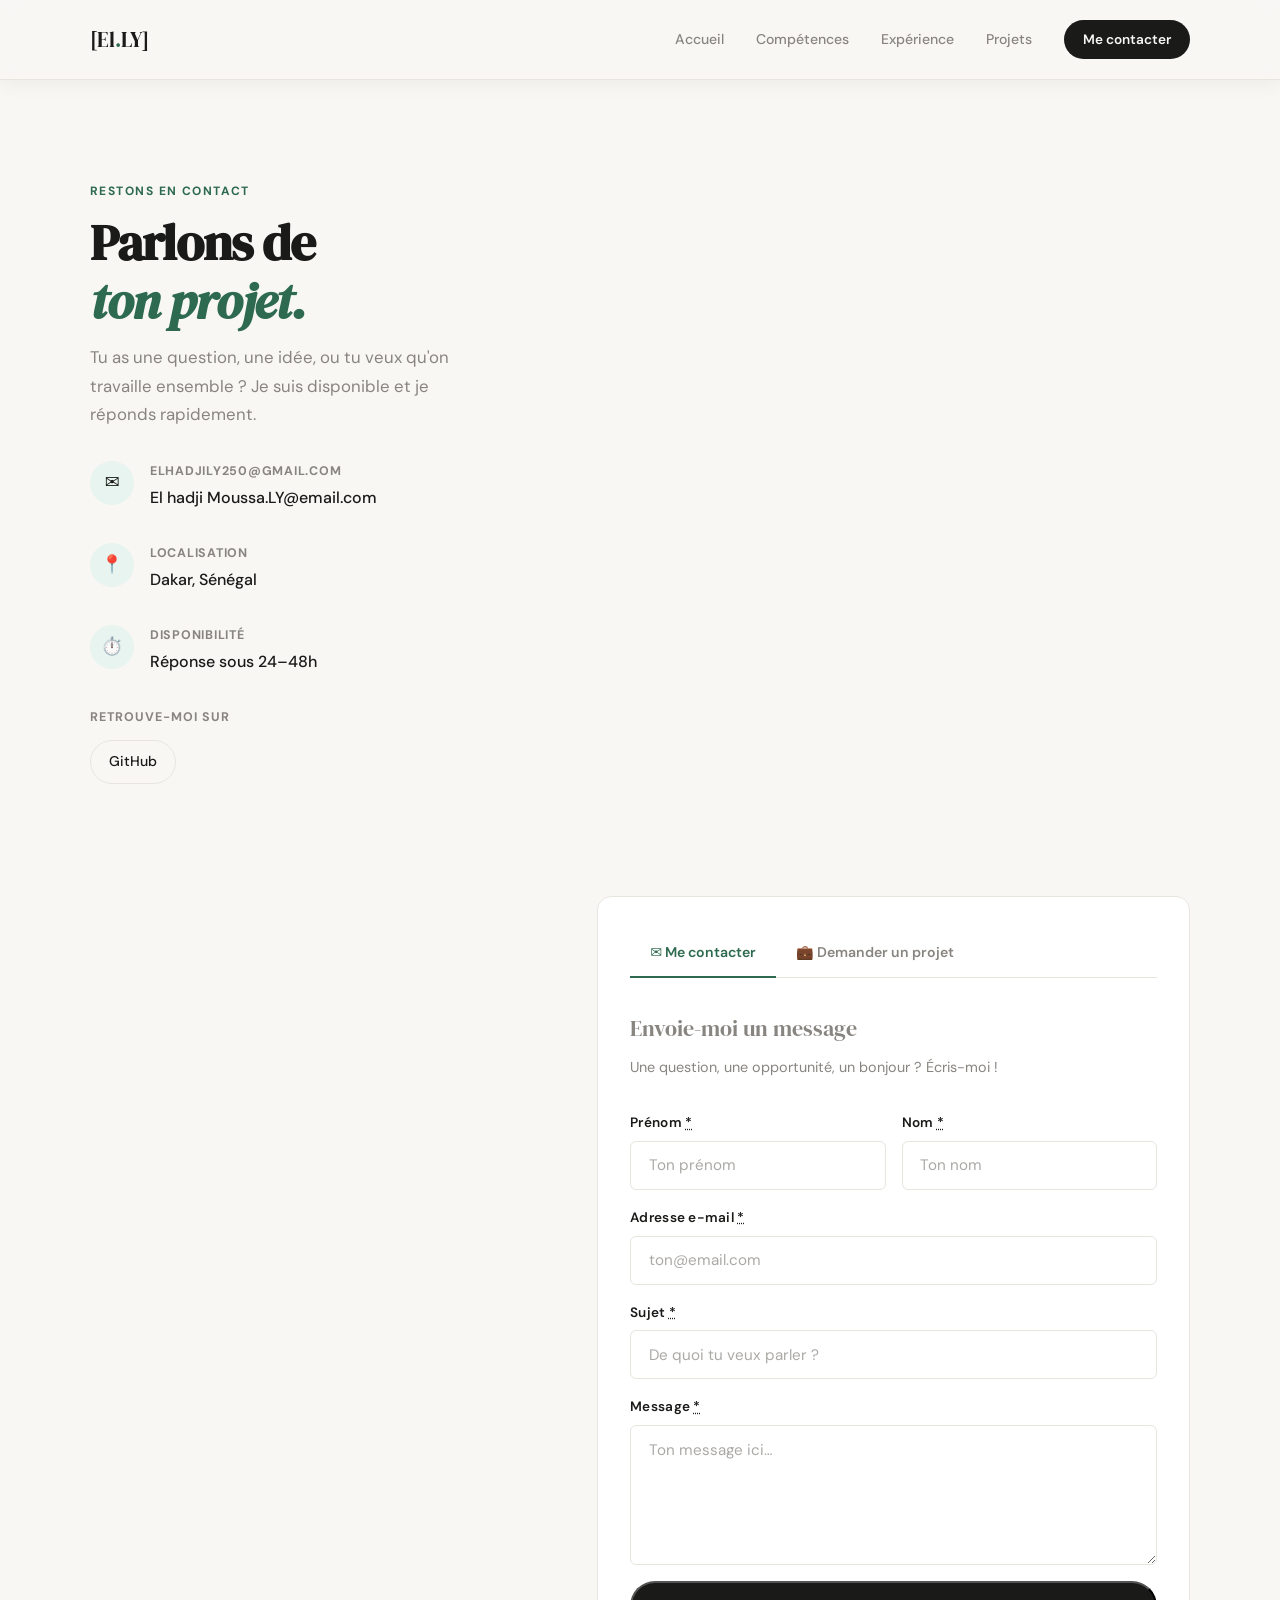
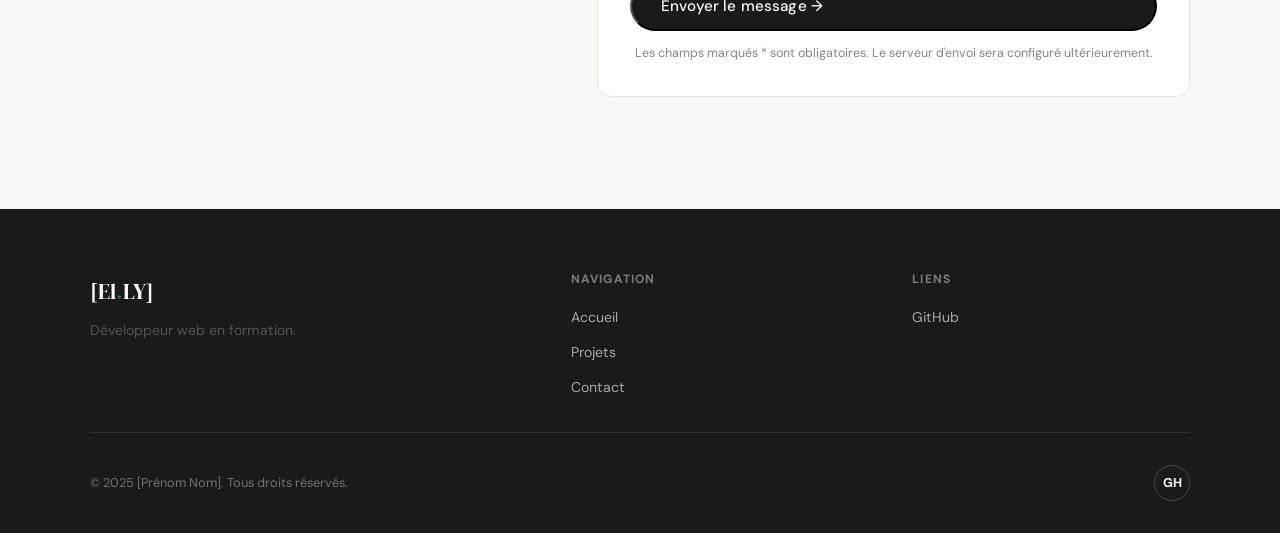
==== contact.html @ 0720193f "Mise en ligne de mon portfolio." ====
<!DOCTYPE html>
<html lang="fr">
<head>
  <meta charset="UTF-8" />
  <meta name="viewport" content="width=device-width, initial-scale=1.0" />
  <meta name="description" content="Contacte [El Hadji Moussa LY] — Développeur web." />
  <title>Contact — [El Hadji Moussa LY]</title>
  <link rel="stylesheet" href="style.css" />
  <style>
    
    .tab-pane { display: none; }

    .tab-pane--contact { display: block; }

    #form-projet:target ~ .forms-wrap .tab-pane--contact { display: none; }
    #form-projet:target ~ .forms-wrap .tab-pane--projet  { display: block; }

    #form-contact:target ~ .forms-wrap .tab-pane--contact { display: block; }
    #form-contact:target ~ .forms-wrap .tab-pane--projet  { display: none; }

    .tabs { display: flex; border-bottom: 1px solid var(--border); margin-bottom: var(--sp-md); }
    .tab-link {
      display: inline-block;
      padding: 0.75rem 1.25rem;
      font-size: 0.88rem;
      font-weight: 600;
      color: var(--muted);
      border-bottom: 2px solid transparent;
      margin-bottom: -1px;
      transition: var(--trans);
    }
    .tab-link:hover { color: var(--text); }

    .tab-link--contact {
      color: var(--accent);
      border-bottom-color: var(--accent);
    }

    #form-projet:target ~ .forms-wrap .tabs .tab-link--contact {
      color: var(--muted);
      border-bottom-color: transparent;
    }
    #form-projet:target ~ .forms-wrap .tabs .tab-link--projet {
      color: var(--accent);
      border-bottom-color: var(--accent);
    }

    #form-contact:target ~ .forms-wrap .tabs .tab-link--contact {
      color: var(--accent);
      border-bottom-color: var(--accent);
    }
    #form-contact:target ~ .forms-wrap .tabs .tab-link--projet {
      color: var(--muted);
      border-bottom-color: transparent;
    }
  </style>
</head>
<body>

  <a href="#contenu-principal" class="skip-link">Aller au contenu</a>

  <header class="nav">
    <div class="container nav__inner">
      <a href="index.html" class="nav__logo">[El<span>.</span>LY]</a>
      <nav class="nav__links" aria-label="Navigation principale">
        <a href="index.html">Accueil</a>
        <a href="index.html#competences">Compétences</a>
        <a href="index.html#experience">Expérience</a>
        <a href="projets.html">Projets</a>
        <a href="contact.html" class="nav__cta active">Me contacter</a>
      </nav>
    </div>
  </header>

  
  <main id="contenu-principal">
    <section class="contact-page" style="padding-top: calc(var(--sp-xl) + 4rem);">
      <div class="container">

        <div class="contact-layout">

          <div>
            <span class="section-label anim">Restons en contact</span>

            <h1 class="anim anim--d1"
                style="font-size:clamp(2rem,4vw,3.2rem); margin-bottom:0.75rem;">
              Parlons de<br>
              <em style="color:var(--accent); font-style:italic;">ton projet.</em>
            </h1>

            <p class="anim anim--d2">
              Tu as une question, une idée, ou tu veux qu'on travaille ensemble ?
              Je suis disponible et je réponds rapidement.
            </p>

            <div style="margin-top: var(--sp-md);">

              <div class="contact-info__item anim anim--d2">
                <div class="contact-info__icon" aria-hidden="true">✉️</div>
                <div>
                  <div class="contact-info__label">elhadjily250@gmail.com</div>
                  
                  <a href="mailto:prenom.nom@email.com" class="contact-info__val">
                    El hadji Moussa.LY@email.com
                  </a>
                </div>
              </div>

              <div class="contact-info__item anim anim--d3">
                <div class="contact-info__icon" aria-hidden="true">📍</div>
                <div>
                  <div class="contact-info__label">Localisation</div>
                  <span class="contact-info__val">Dakar, Sénégal</span>
                </div>
              </div>

              <div class="contact-info__item anim anim--d4">
                <div class="contact-info__icon" aria-hidden="true">⏱️</div>
                <div>
                  <div class="contact-info__label">Disponibilité</div>
                  <span class="contact-info__val">Réponse sous 24–48h</span>
                </div>
              </div>

            </div>

            <div style="margin-top: var(--sp-md);" class="anim anim--d5">
              <p style="font-size:0.78rem; font-weight:700; text-transform:uppercase;
                         letter-spacing:0.08em; color:var(--muted); margin-bottom:0.75rem;">
                Retrouve-moi sur
              </p>
              <div style="display:flex; gap:0.75rem; flex-wrap:wrap;">
                <a href="https://github.com/elhadjily250-cloud"
                   target="_blank" rel="noopener"
                   class="btn btn--outline"
                   style="padding:0.55rem 1.1rem; font-size:0.88rem;">
                  GitHub
                </a>
              </div>
            </div>
          </div>

          <span id="form-contact" tabindex="-1" aria-hidden="true"></span>
          <span id="form-projet"  tabindex="-1" aria-hidden="true"></span>

          <div class="forms-wrap">
            <div class="form-card anim anim--d1">

              <div class="tabs" role="tablist">
                <a href="#form-contact"
                   class="tab-link tab-link--contact"
                   role="tab"
                   aria-label="Formulaire de contact simple">
                  ✉️ Me contacter
                </a>
                <a href="#form-projet"
                   class="tab-link tab-link--projet"
                   role="tab"
                   aria-label="Formulaire de demande de projet">
                  💼 Demander un projet
                </a>
              </div>

              <div class="tab-pane tab-pane--contact" role="tabpanel">

                <p class="form-card__title" style="font-family:var(--font-display); font-size:1.4rem; margin-bottom:0.4rem;">
                  Envoie-moi un message
                </p>
                <p class="form-card__intro">
                  Une question, une opportunité, un bonjour ? Écris-moi !
                </p>

                <form action="mailto:prenom.nom@email.com"
                      method="post"
                      enctype="text/plain"
                      novalidate>

                  <div class="form-row">
                    <div class="form-group">
                      <label for="c-prenom">Prénom <abbr title="champ obligatoire">*</abbr></label>
                      <input
                        type="text"
                        id="c-prenom"
                        name="prenom"
                        placeholder="Ton prénom"
                        required
                        autocomplete="given-name"
                      />
                    </div>
                    <div class="form-group">
                      <label for="c-nom">Nom <abbr title="champ obligatoire">*</abbr></label>
                      <input
                        type="text"
                        id="c-nom"
                        name="nom"
                        placeholder="Ton nom"
                        required
                        autocomplete="family-name"
                      />
                    </div>
                  </div>

                  <div class="form-group">
                    <label for="c-email">
                      Adresse e-mail <abbr title="champ obligatoire">*</abbr>
                    </label>
                    <input
                      type="email"
                      id="c-email"
                      name="email"
                      placeholder="ton@email.com"
                      required
                      autocomplete="email"
                    />
                  </div>

                  <div class="form-group">
                    <label for="c-sujet">
                      Sujet <abbr title="champ obligatoire">*</abbr>
                    </label>
                    <input
                      type="text"
                      id="c-sujet"
                      name="sujet"
                      placeholder="De quoi tu veux parler ?"
                      required
                    />
                  </div>

                  <div class="form-group">
                    <label for="c-message">
                      Message <abbr title="champ obligatoire">*</abbr>
                    </label>
                    <textarea
                      id="c-message"
                      name="message"
                      placeholder="Ton message ici…"
                      required
                    ></textarea>
                  </div>

                  <button type="submit" class="btn btn--primary" style="width:100%;">
                    Envoyer le message →
                  </button>

                  <p style="font-size:0.78rem; color:var(--muted); margin-top:0.75rem; text-align:center;">
                    Les champs marqués * sont obligatoires.
                    Le serveur d'envoi sera configuré ultérieurement.
                  </p>

                </form>
              </div>

              <div class="tab-pane tab-pane--projet" role="tabpanel">

                <p class="form-card__title" style="font-family:var(--font-display); font-size:1.4rem; margin-bottom:0.4rem;">
                  Décris ton projet
                </p>
                <p class="form-card__intro">
                  Tu as un projet en tête ? Remplis ce formulaire et je t'enverrai un devis.
                </p>

                <form action="mailto:prenom.nom@email.com"
                      method="post"
                      enctype="text/plain"
                      novalidate>

                  <div class="form-row">
                    <div class="form-group">
                      <label for="p-prenom">Prénom <abbr title="champ obligatoire">*</abbr></label>
                      <input
                        type="text"
                        id="p-prenom"
                        name="prenom"
                        placeholder="Ton prénom"
                        required
                        autocomplete="given-name"
                      />
                    </div>
                    <div class="form-group">
                      <label for="p-nom">Nom <abbr title="champ obligatoire">*</abbr></label>
                      <input
                        type="text"
                        id="p-nom"
                        name="nom"
                        placeholder="Ton nom"
                        required
                        autocomplete="family-name"
                      />
                    </div>
                  </div>

                  <div class="form-group">
                    <label for="p-email">
                      Adresse e-mail <abbr title="champ obligatoire">*</abbr>
                    </label>
                    <input
                      type="email"
                      id="p-email"
                      name="email"
                      placeholder="ton@email.com"
                      required
                      autocomplete="email"
                    />
                  </div>

                  <div class="form-group">
                    <label for="p-type">
                      Type de projet <abbr title="champ obligatoire">*</abbr>
                    </label>
                    <select id="p-type" name="type" required>
                      <option value="" disabled selected>Sélectionne un type</option>
                      <option value="site-vitrine">Site vitrine</option>
                      <option value="portfolio">Portfolio</option>
                      <option value="e-commerce">Site Web</option>
                      <option value="blog">Blog</option>
                      <option value="autre">Autre</option>
                    </select>
                  </div>

                  <div class="form-group">
                    <label for="p-budget">Budget approximatif</label>
                    <select id="p-budget" name="budget">
                      <option value="" disabled selected>Sélectionne une fourchette</option>
                      <option value="moins-500">Moins de 300.000 FCFA </option>
                      <option value="500-1000">300.000 FCFA – 200.000 FCFA</option>
                      <option value="1000-3000">200.000 FCFA – 100.000 FCFA</option>
                      <option value="plus-3000">Plus de 300.000 FCFA</option>
                      <option value="a-definir">À définir ensemble</option>
                    </select>
                  </div>

                  <div class="form-group">
                    <label for="p-delai">Délai souhaité</label>
                    <input
                      type="text"
                      id="p-delai"
                      name="delai"
                      placeholder="Ex : dans 1 mois…"
                    />
                  </div>

                  <div class="form-group">
                    <label for="p-description">
                      Description du projet <abbr title="champ obligatoire">*</abbr>
                    </label>
                    <textarea
                      id="p-description"
                      name="description"
                      placeholder="Décris ton projet : objectif, public cible, fonctionnalités, inspirations visuelles…"
                      required
                      style="min-height:160px;"
                    ></textarea>
                  </div>

                  <button type="submit" class="btn btn--primary" style="width:100%;">
                    Envoyer ma demande →
                  </button>

                  <p style="font-size:0.78rem; color:var(--muted); margin-top:0.75rem; text-align:center;">
                    Les champs marqués * sont obligatoires.
                    Le serveur d'envoi sera configuré ultérieurement.
                  </p>

                </form>
              </div>

            </div>
          </div>

        </div>
      </div>
    </section>
  </main>

  <footer class="footer">
    <div class="container">
      <div class="footer__inner">
        <div>
          <div class="footer__logo">[El<span>.</span>LY]</div>
          <p class="footer__about">Développeur web en formation.</p>
        </div>
        <div class="footer__col">
          <h4>Navigation</h4>
          <ul>
            <li><a href="../index.html">Accueil</a></li>
            <li><a href="projets.html">Projets</a></li>
            <li><a href="contact.html">Contact</a></li>
          </ul>
        </div>
        <div class="footer__col">
          <h4>Liens</h4>
          <ul>
            <li><a href="https://github.com/elhadjily250-cloud" target="_blank" rel="noopener">GitHub</a></li>
          </ul>
        </div>
      </div>
      <div class="footer__bottom">
        <span class="footer__copy">© 2025 [Prénom Nom]. Tous droits réservés.</span>
        <nav class="footer__socials" aria-label="Réseaux sociaux">
          <a href="https://github.com/elhadjily250-cloud" target="_blank" rel="noopener" aria-label="GitHub">GH</a>
        </nav>
      </div>
    </div>
  </footer>

</body>
</html>
---- style.css ----
@import url('https://fonts.googleapis.com/css2?family=DM+Serif+Display:ital@0;1&family=DM+Sans:opsz,wght@9..40,300;9..40,400;9..40,500;9..40,600&display=swap');

:root {
  --bg:         #F8F7F4;  
  --surface:    #FFFFFF;
  --border:     #E8E5DF;
  --text:       #1A1A18;   
  --muted:      #888580;
  --accent:     #2D6A4F;  
  --accent-lt:  #E8F4EF;   
  --tag-bg:     #F0EDE7;

  
  --font-display: 'DM Serif Display', Georgia, serif;
  --font-body:    'DM Sans', system-ui, sans-serif;

  --sp-xs:  0.5rem;
  --sp-sm:  1rem;
  --sp-md:  2rem;
  --sp-lg:  4rem;
  --sp-xl:  7rem;

  --radius:    6px;
  --radius-lg: 14px;
  --shadow:    0 2px 20px rgba(0,0,0,0.06);
  --shadow-lg: 0 8px 40px rgba(0,0,0,0.10);
  --trans:     0.25s ease;
  --max-w:     1100px;
}

*, *::before, *::after { box-sizing: border-box; margin: 0; padding: 0; }
html  { scroll-behavior: smooth; font-size: 16px; }
body  {
  font-family: var(--font-body);
  background:  var(--bg);
  color:       var(--text);
  line-height: 1.7;
  -webkit-font-smoothing: antialiased;
}
img   { max-width: 100%; display: block; }
a     { color: inherit; text-decoration: none; }
ul    { list-style: none; }
button, input, textarea, select { font-family: inherit; }

.skip-link {
  position: absolute;
  top: -100%;
  left: var(--sp-sm);
  background: var(--accent);
  color: #fff;
  padding: 0.5rem 1rem;
  border-radius: var(--radius);
  font-weight: 600;
  z-index: 9999;
}
.skip-link:focus { top: var(--sp-sm); }

h1, h2, h3, h4 {
  font-family: var(--font-display);
  line-height:  1.15;
  letter-spacing: -0.02em;
}
h1 { font-size: clamp(2.6rem, 5.5vw, 4.8rem); }
h2 { font-size: clamp(1.9rem, 3.5vw, 2.8rem); }
h3 { font-size: clamp(1.1rem, 2vw,   1.4rem); font-weight: 400; }
p  { color: var(--muted); font-size: 1.05rem; }

.container {
  width: 90%;
  max-width: var(--max-w);
  margin: 0 auto;
}
section { padding: var(--sp-xl) 0; }

.tag {
  display: inline-block;
  font-size: 0.72rem;
  font-weight: 600;
  padding: 0.2rem 0.65rem;
  border-radius: 100px;
  background: var(--tag-bg);
  color: var(--muted);
  letter-spacing: 0.05em;
  text-transform: uppercase;
}

.section-label {
  display: inline-block;
  font-size: 0.75rem;
  font-weight: 700;
  color: var(--accent);
  letter-spacing: 0.12em;
  text-transform: uppercase;
  margin-bottom: 0.75rem;
}

.btn {
  display: inline-flex;
  align-items: center;
  gap: 0.4rem;
  padding: 0.8rem 1.8rem;
  border-radius: 100px;
  font-weight: 500;
  font-size: 0.95rem;
  transition: var(--trans);
  letter-spacing: 0.01em;
  cursor: pointer;
}
.btn--primary {
  background: var(--text);
  color: var(--bg);
}
.btn--primary:hover {
  background: var(--accent);
  transform: translateY(-2px);
  box-shadow: 0 6px 20px rgba(45,106,79,0.25);
}
.btn--outline {
  border: 1.5px solid var(--border);
  color: var(--text);
  background: transparent;
}
.btn--outline:hover {
  border-color: var(--accent);
  color: var(--accent);
  transform: translateY(-2px);
}

.nav {
  position: fixed;
  top: 0; left: 0; right: 0;
  z-index: 100;
  padding: 1.25rem 0;
  background: rgba(248, 247, 244, 0.9);
  backdrop-filter: blur(12px);
  border-bottom: 1px solid var(--border);
  box-shadow: var(--shadow);
}
.nav__inner {
  display: flex;
  align-items: center;
  justify-content: space-between;
  gap: var(--sp-md);
}
.nav__logo {
  font-family: var(--font-display);
  font-size: 1.3rem;
  flex-shrink: 0;
}
.nav__logo span { color: var(--accent); }

.nav__links {
  display: flex;
  align-items: center;
  gap: var(--sp-md);
}
.nav__links a {
  font-size: 0.88rem;
  font-weight: 500;
  color: var(--muted);
  transition: color var(--trans);
  white-space: nowrap;
}
.nav__links a:hover  { color: var(--text); }
.nav__links a.active { color: var(--text); font-weight: 600; }

.nav__cta {
  padding: 0.5rem 1.2rem;
  background: var(--text);
  color: var(--bg) !important;
  border-radius: 100px;
  font-size: 0.85rem !important;
  transition: background var(--trans), transform var(--trans) !important;
}
.nav__cta:hover {
  background: var(--accent) !important;
  transform: translateY(-1px);
}

.nav__check { display: none; }
.nav__burger {
  display: none;
  flex-direction: column;
  gap: 5px;
  padding: 6px;
  cursor: pointer;
  z-index: 101;
}
.nav__burger span {
  display: block;
  width: 24px; height: 2px;
  background: var(--text);
  border-radius: 2px;
  transition: var(--trans);
}

.hero {
  padding-top: calc(var(--sp-xl) + 4rem);
  padding-bottom: var(--sp-xl);
  min-height: 100vh;
  display: flex;
  align-items: center;
}
.hero__inner {
  display: grid;
  grid-template-columns: 1fr 360px;
  gap: var(--sp-lg);
  align-items: center;
}

.hero__badge {
  display: inline-flex;
  align-items: center;
  gap: 0.5rem;
  font-size: 0.8rem;
  font-weight: 600;
  color: var(--accent);
  background: var(--accent-lt);
  padding: 0.35rem 1rem;
  border-radius: 100px;
  margin-bottom: var(--sp-sm);
  letter-spacing: 0.06em;
  text-transform: uppercase;
}
.hero__badge::before {
  content: '';
  width: 7px; height: 7px;
  background: var(--accent);
  border-radius: 50%;
  animation: pulse 2.2s infinite;
}
@keyframes pulse {
  0%, 100% { opacity: 1; transform: scale(1); }
  50%       { opacity: 0.4; transform: scale(1.5); }
}

.hero__title { margin-bottom: var(--sp-sm); }
.hero__title em { font-style: italic; color: var(--accent); }

.hero__desc {
  font-size: 1.1rem;
  max-width: 500px;
  margin-bottom: var(--sp-md);
  line-height: 1.8;
}
.hero__actions {
  display: flex;
  gap: var(--sp-sm);
  flex-wrap: wrap;
  margin-bottom: var(--sp-lg);
}

.hero__stats {
  display: flex;
  gap: var(--sp-lg);
  padding-top: var(--sp-md);
  border-top: 1px solid var(--border);
}
.hero__stat-num {
  font-family: var(--font-display);
  font-size: 2rem;
  color: var(--text);
  display: block;
  line-height: 1;
}
.hero__stat-lbl {
  font-size: 0.78rem;
  color: var(--muted);
  font-weight: 500;
  text-transform: uppercase;
  letter-spacing: 0.05em;
  margin-top: 0.25rem;
}

.hero__photo {
  aspect-ratio: 4/5;
  background: var(--accent-lt);
  border-radius: var(--radius-lg);
  border: 2px dashed var(--accent);
  display: flex;
  flex-direction: column;
  align-items: center;
  justify-content: center;
  gap: 0.75rem;
  color: var(--accent);
  font-size: 0.85rem;
  font-weight: 500;
  overflow: hidden;
}
.hero__photo img {
  width: 100%; height: 100%;
  object-fit: cover;
}
.hero__photo-emoji { font-size: 3rem; }

.skills { background: var(--surface); }

.skills__grid {
  display: grid;
  grid-template-columns: repeat(auto-fit, minmax(250px, 1fr));
  gap: var(--sp-sm);
}
.skill-card {
  padding: var(--sp-md);
  border: 1px solid var(--border);
  border-radius: var(--radius-lg);
  transition: var(--trans);
}
.skill-card:hover {
  border-color: var(--accent);
  box-shadow: var(--shadow);
  transform: translateY(-3px);
}
.skill-card__icon  { font-size: 1.8rem; margin-bottom: 0.75rem; }
.skill-card__name  { font-weight: 600; font-size: 0.95rem; margin-bottom: 0.2rem; }
.skill-card__level { font-size: 0.8rem; color: var(--muted); margin-bottom: 0.75rem; }

.skill-bar {
  height: 4px;
  background: var(--tag-bg);
  border-radius: 100px;
  overflow: hidden;
}
.skill-bar__fill {
  height: 100%;
  background: var(--accent);
  border-radius: 100px;
 
}

.timeline__item {
  display: grid;
  grid-template-columns: 130px 1fr;
  gap: var(--sp-md);
  padding-bottom: var(--sp-md);
  padding-left: var(--sp-md);
  margin-left: var(--sp-sm);
  border-left: 1px solid var(--border);
  position: relative;
}
.timeline__item::before {
  content: '';
  position: absolute;
  left: -5px; top: 6px;
  width: 9px; height: 9px;
  background: var(--accent);
  border-radius: 50%;
  border: 2px solid var(--bg);
}
.timeline__date {
  font-size: 0.8rem; font-weight: 600;
  color: var(--muted); text-transform: uppercase;
  letter-spacing: 0.05em; padding-top: 0.2rem;
}
.timeline__role    { font-weight: 600; margin-bottom: 0.15rem; }
.timeline__company { font-size: 0.88rem; color: var(--accent); font-weight: 500; margin-bottom: 0.4rem; }
.timeline__desc    { font-size: 0.92rem; }

.project-card {
  background: var(--surface);
  border: 1px solid var(--border);
  border-radius: var(--radius-lg);
  overflow: hidden;
  transition: var(--trans);
}
.project-card:hover {
  box-shadow: var(--shadow-lg);
  transform: translateY(-4px);
}
.project-card__thumb {
  aspect-ratio: 16/9;
  background: var(--accent-lt);
  display: flex;
  align-items: center;
  justify-content: center;
  font-size: 2.8rem;
  border-bottom: 1px solid var(--border);
  overflow: hidden;
}
.project-card__thumb img {
  width: 100%; height: 100%;
  object-fit: cover;
}
.project-card__body   { padding: 1.5rem; }
.project-card__tags   { display: flex; flex-wrap: wrap; gap: 0.4rem; margin-bottom: 0.75rem; }
.project-card__title  { font-family: var(--font-display); font-size: 1.2rem; margin-bottom: 0.4rem; }
.project-card__desc   { font-size: 0.9rem; margin-bottom: 1rem; }
.project-card__link {
  font-size: 0.85rem;
  font-weight: 600;
  color: var(--accent);
  display: inline-flex;
  align-items: center;
  gap: 0.3rem;
  transition: gap var(--trans);
}
.project-card__link:hover { gap: 0.6rem; }

.projects-grid {
  display: grid;
  grid-template-columns: repeat(auto-fill, minmax(310px, 1fr));
  gap: var(--sp-md);
}

.form-group {
  display: flex;
  flex-direction: column;
  gap: 0.4rem;
  margin-bottom: var(--sp-sm);
}
.form-group label {
  font-size: 0.85rem;
  font-weight: 600;
  color: var(--text);
  letter-spacing: 0.02em;
}
.form-group input,
.form-group textarea,
.form-group select {
  padding: 0.85rem 1.1rem;
  border: 1.5px solid var(--border);
  border-radius: var(--radius);
  background: var(--surface);
  color: var(--text);
  font-size: 0.95rem;
  width: 100%;
  outline: none;
  transition: border-color var(--trans), box-shadow var(--trans);
}
.form-group input::placeholder,
.form-group textarea::placeholder { color: var(--muted); opacity: 0.7; }
.form-group input:focus,
.form-group textarea:focus,
.form-group select:focus {
  border-color: var(--accent);
  box-shadow: 0 0 0 3px rgba(45,106,79,0.1);
}
.form-group textarea { resize: vertical; min-height: 140px; }

.form-row {
  display: grid;
  grid-template-columns: 1fr 1fr;
  gap: var(--sp-sm);
}

.form-card {
  background: var(--surface);
  border: 1px solid var(--border);
  border-radius: var(--radius-lg);
  padding: var(--sp-md);
}
.form-card__title {
  font-family: var(--font-display);
  font-size: 1.5rem;
  font-weight: 400;
  margin-bottom: 0.5rem;
}
.form-card__intro { font-size: 0.9rem; margin-bottom: var(--sp-md); }

.search-wrap {
  display: flex;
  gap: var(--sp-sm);
  margin-bottom: var(--sp-sm);
}
.search-input {
  flex: 1;
  padding: 0.9rem 1.2rem;
  border: 1.5px solid var(--border);
  border-radius: var(--radius);
  background: var(--surface);
  font-size: 0.95rem;
  outline: none;
  transition: border-color var(--trans);
}
.search-input:focus { border-color: var(--accent); }

.filter-row {
  display: flex;
  flex-wrap: wrap;
  gap: 0.5rem;
  margin-bottom: var(--sp-md);
}
.filter-tag {
  padding: 0.4rem 1rem;
  border-radius: 100px;
  border: 1.5px solid var(--border);
  font-size: 0.82rem;
  font-weight: 500;
  cursor: pointer;
  background: var(--surface);
  color: var(--text);
  transition: var(--trans);
}
.filter-tag:hover {
  border-color: var(--accent);
  color: var(--accent);
}

.page-hero {
  padding-top: calc(var(--sp-xl) + 3.5rem);
  padding-bottom: var(--sp-lg);
}
.page-hero h1 { font-size: clamp(2rem, 4.5vw, 3.5rem); margin-bottom: 0.75rem; }

.contact-layout {
  display: grid;
  grid-template-columns: 1fr 1.5fr;
  gap: var(--sp-xl);
  align-items: start;
}
.contact-info__item {
  display: flex;
  align-items: flex-start;
  gap: 1rem;
  margin-bottom: var(--sp-md);
}
.contact-info__icon {
  width: 44px; height: 44px;
  background: var(--accent-lt);
  border-radius: 50%;
  display: flex; align-items: center; justify-content: center;
  font-size: 1.1rem;
  flex-shrink: 0;
}
.contact-info__label { font-size: 0.78rem; font-weight: 700; text-transform: uppercase; letter-spacing: 0.06em; color: var(--muted); margin-bottom: 0.1rem; }
.contact-info__val   { font-weight: 500; }

/* Séparateur sections contact */
.form-separator {
  border: none;
  border-top: 1px solid var(--border);
  margin: var(--sp-md) 0;
}

.footer {
  background: var(--text);
  color: var(--bg);
  padding: var(--sp-lg) 0 var(--sp-md);
}
.footer__inner {
  display: grid;
  grid-template-columns: 1.5fr 1fr 1fr;
  gap: var(--sp-lg);
  margin-bottom: var(--sp-md);
  padding-bottom: var(--sp-md);
  border-bottom: 1px solid rgba(255,255,255,0.1);
}
.footer__logo       { font-family: var(--font-display); font-size: 1.4rem; margin-bottom: 0.5rem; }
.footer__logo span  { color: var(--accent); }
.footer__about      { font-size: 0.88rem; opacity: 0.55; }
.footer__col h4 {
  font-family: var(--font-body);
  font-size: 0.75rem;
  font-weight: 700;
  text-transform: uppercase;
  letter-spacing: 0.1em;
  opacity: 0.45;
  margin-bottom: var(--sp-sm);
}
.footer__col ul { display: flex; flex-direction: column; gap: 0.5rem; }
.footer__col a  { font-size: 0.88rem; opacity: 0.65; transition: opacity var(--trans); }
.footer__col a:hover { opacity: 1; }

.footer__bottom {
  display: flex;
  justify-content: space-between;
  align-items: center;
}
.footer__copy { font-size: 0.8rem; opacity: 0.4; }
.footer__socials { display: flex; gap: 0.75rem; }
.footer__socials a {
  width: 36px; height: 36px;
  border-radius: 50%;
  border: 1px solid rgba(255,255,255,0.2);
  display: flex; align-items: center; justify-content: center;
  font-size: 0.8rem; font-weight: 700;
  transition: var(--trans);
}
.footer__socials a:hover { background: var(--accent); border-color: var(--accent); }

@keyframes fadeUp {
  from { opacity: 0; transform: translateY(24px); }
  to   { opacity: 1; transform: translateY(0); }
}

.anim { animation: fadeUp 0.6s ease both; }
.anim--d1 { animation-delay: 0.1s; }
.anim--d2 { animation-delay: 0.2s; }
.anim--d3 { animation-delay: 0.3s; }
.anim--d4 { animation-delay: 0.4s; }
.anim--d5 { animation-delay: 0.5s; }

@media (max-width: 900px) {
  .hero__inner       { grid-template-columns: 1fr; }
  .hero__photo       { display: none; }
  .contact-layout    { grid-template-columns: 1fr; }
  .footer__inner     { grid-template-columns: 1fr 1fr; }
  .form-row          { grid-template-columns: 1fr; }
}

@media (max-width: 600px) {
  :root { --sp-xl: 4rem; --sp-lg: 2.5rem; }

  .nav__burger { display: flex; }
  .nav__links {
    display: none;
    position: fixed;
    inset: 0;
    background: var(--bg);
    flex-direction: column;
    align-items: center;
    justify-content: center;
    gap: 2.5rem;
    font-size: 1.3rem;
    z-index: 100;
  }
  .nav__check:checked ~ .nav__links { display: flex; }
  .nav__cta { display: none !important; }

  .hero__stats   { flex-direction: column; gap: var(--sp-sm); }
  .timeline__item{ grid-template-columns: 1fr; }
  .footer__inner { grid-template-columns: 1fr; gap: var(--sp-md); }
  .footer__bottom{ flex-direction: column; gap: 1rem; text-align: center; }
  .projects-grid { grid-template-columns: 1fr; }
  .skills__grid  { grid-template-columns: 1fr; }
  .search-wrap   { flex-direction: column; }
}
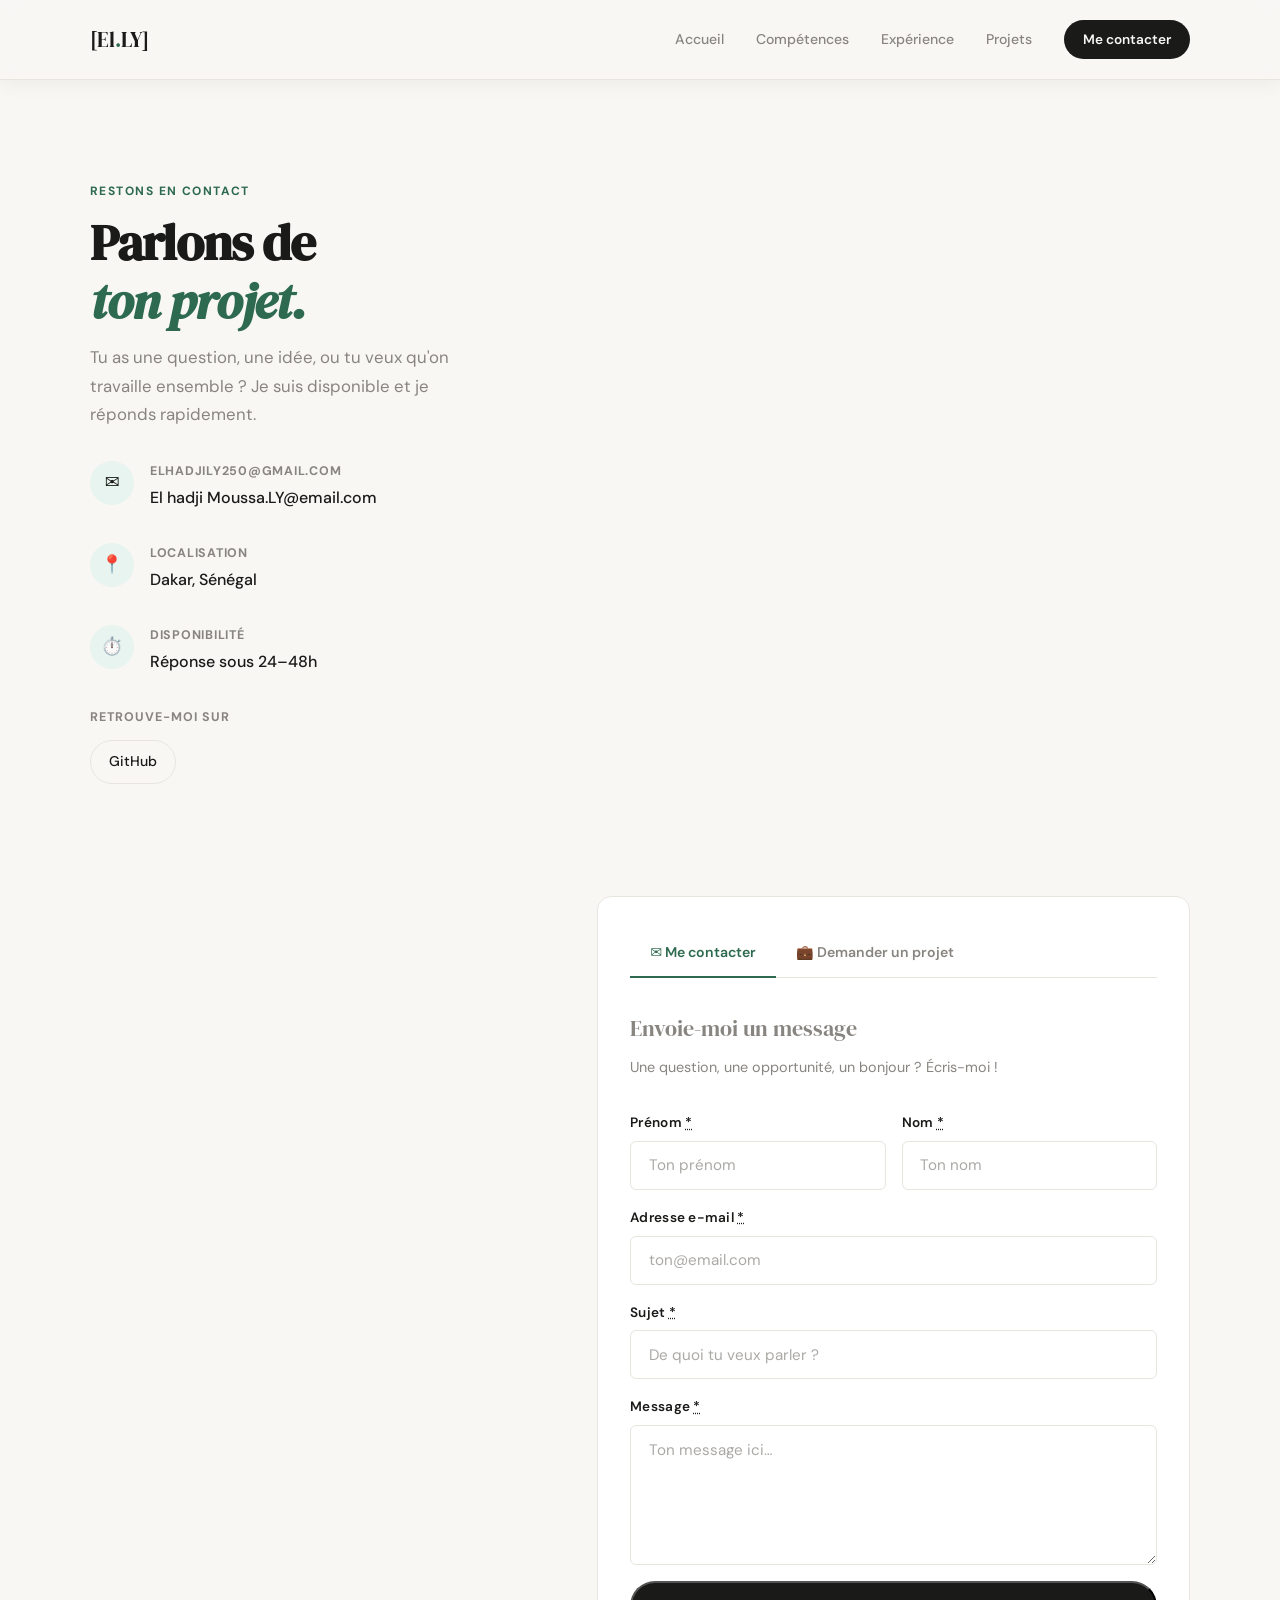
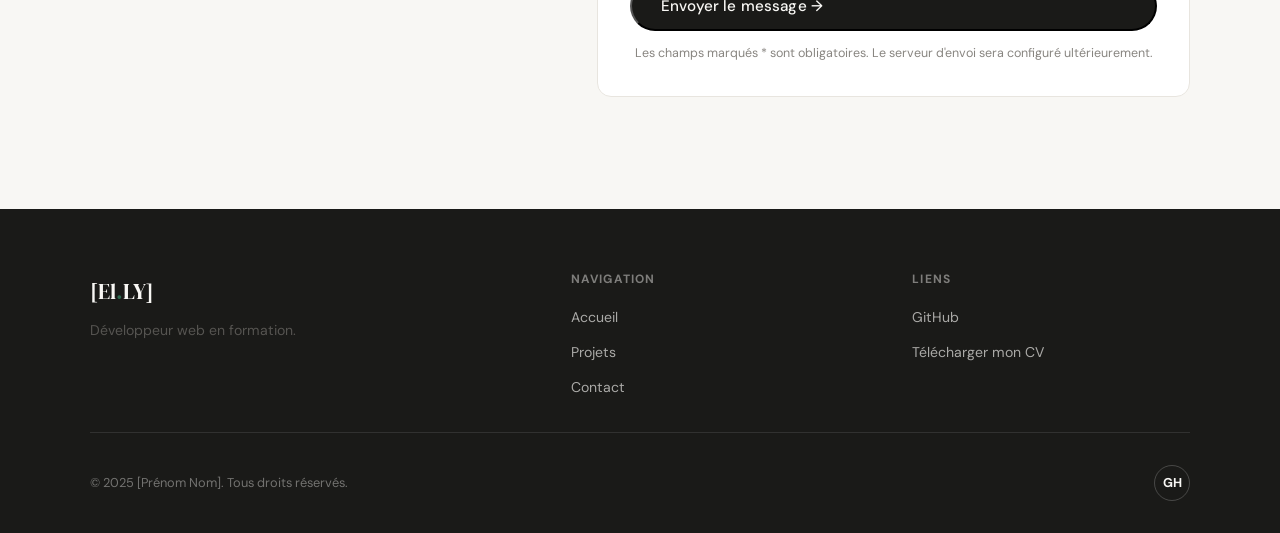
==== commit d391edc3: "Mise en ligne de mon portfolio." ====
--- a/contact.html
+++ b/contact.html
@@ -383,7 +383,7 @@
         <div class="footer__col">
           <h4>Navigation</h4>
           <ul>
-            <li><a href="../index.html">Accueil</a></li>
+            <li><a href="index.html">Accueil</a></li>
             <li><a href="projets.html">Projets</a></li>
             <li><a href="contact.html">Contact</a></li>
           </ul>
@@ -392,6 +392,7 @@
           <h4>Liens</h4>
           <ul>
             <li><a href="https://github.com/elhadjily250-cloud" target="_blank" rel="noopener">GitHub</a></li>
+            <li><a href="cv.pdf" target="_blank">Télécharger mon CV</a></li>
           </ul>
         </div>
       </div>
--- a/style.css
+++ b/style.css
@@ -2,7 +2,8 @@
 @import url('https://fonts.googleapis.com/css2?family=DM+Serif+Display:ital@0;1&family=DM+Sans:opsz,wght@9..40,300;9..40,400;9..40,500;9..40,600&display=swap');
 
 :root {
-  --bg:         #F8F7F4;  
+  
+  --bg:         #F8F7F4;   
   --surface:    #FFFFFF;
   --border:     #E8E5DF;
   --text:       #1A1A18;   
@@ -15,12 +16,14 @@
   --font-display: 'DM Serif Display', Georgia, serif;
   --font-body:    'DM Sans', system-ui, sans-serif;
 
+  
   --sp-xs:  0.5rem;
   --sp-sm:  1rem;
   --sp-md:  2rem;
   --sp-lg:  4rem;
   --sp-xl:  7rem;
 
+  
   --radius:    6px;
   --radius-lg: 14px;
   --shadow:    0 2px 20px rgba(0,0,0,0.06);
@@ -28,6 +31,7 @@
   --trans:     0.25s ease;
   --max-w:     1100px;
 }
+
 
 *, *::before, *::after { box-sizing: border-box; margin: 0; padding: 0; }
 html  { scroll-behavior: smooth; font-size: 16px; }
@@ -42,6 +46,7 @@
 a     { color: inherit; text-decoration: none; }
 ul    { list-style: none; }
 button, input, textarea, select { font-family: inherit; }
+
 
 .skip-link {
   position: absolute;
@@ -56,6 +61,7 @@
 }
 .skip-link:focus { top: var(--sp-sm); }
 
+
 h1, h2, h3, h4 {
   font-family: var(--font-display);
   line-height:  1.15;
@@ -65,6 +71,7 @@
 h2 { font-size: clamp(1.9rem, 3.5vw, 2.8rem); }
 h3 { font-size: clamp(1.1rem, 2vw,   1.4rem); font-weight: 400; }
 p  { color: var(--muted); font-size: 1.05rem; }
+
 
 .container {
   width: 90%;
@@ -95,6 +102,7 @@
   margin-bottom: 0.75rem;
 }
 
+
 .btn {
   display: inline-flex;
   align-items: center;
@@ -126,6 +134,7 @@
   color: var(--accent);
   transform: translateY(-2px);
 }
+
 
 .nav {
   position: fixed;
@@ -178,6 +187,7 @@
   transform: translateY(-1px);
 }
 
+
 .nav__check { display: none; }
 .nav__burger {
   display: none;
@@ -194,6 +204,7 @@
   border-radius: 2px;
   transition: var(--trans);
 }
+
 
 .hero {
   padding-top: calc(var(--sp-xl) + 4rem);
@@ -251,6 +262,7 @@
   margin-bottom: var(--sp-lg);
 }
 
+
 .hero__stats {
   display: flex;
   gap: var(--sp-lg);
@@ -273,6 +285,7 @@
   margin-top: 0.25rem;
 }
 
+
 .hero__photo {
   aspect-ratio: 4/5;
   background: var(--accent-lt);
@@ -294,6 +307,7 @@
 }
 .hero__photo-emoji { font-size: 3rem; }
 
+
 .skills { background: var(--surface); }
 
 .skills__grid {
@@ -316,6 +330,7 @@
 .skill-card__name  { font-weight: 600; font-size: 0.95rem; margin-bottom: 0.2rem; }
 .skill-card__level { font-size: 0.8rem; color: var(--muted); margin-bottom: 0.75rem; }
 
+
 .skill-bar {
   height: 4px;
   background: var(--tag-bg);
@@ -326,8 +341,9 @@
   height: 100%;
   background: var(--accent);
   border-radius: 100px;
- 
-}
+  
+}
+
 
 .timeline__item {
   display: grid;
@@ -357,6 +373,7 @@
 .timeline__company { font-size: 0.88rem; color: var(--accent); font-weight: 500; margin-bottom: 0.4rem; }
 .timeline__desc    { font-size: 0.92rem; }
 
+
 .project-card {
   background: var(--surface);
   border: 1px solid var(--border);
@@ -369,7 +386,8 @@
   transform: translateY(-4px);
 }
 .project-card__thumb {
-  aspect-ratio: 16/9;
+  width: 100%;
+  height: 200px;          
   background: var(--accent-lt);
   display: flex;
   align-items: center;
@@ -377,10 +395,14 @@
   font-size: 2.8rem;
   border-bottom: 1px solid var(--border);
   overflow: hidden;
+  flex-shrink: 0;         
 }
 .project-card__thumb img {
-  width: 100%; height: 100%;
-  object-fit: cover;
+  width: 100%;
+  height: 100%;
+  object-fit: cover;      
+  object-position: center;
+  display: block;
 }
 .project-card__body   { padding: 1.5rem; }
 .project-card__tags   { display: flex; flex-wrap: wrap; gap: 0.4rem; margin-bottom: 0.75rem; }
@@ -397,11 +419,13 @@
 }
 .project-card__link:hover { gap: 0.6rem; }
 
+
 .projects-grid {
   display: grid;
   grid-template-columns: repeat(auto-fill, minmax(310px, 1fr));
   gap: var(--sp-md);
 }
+
 
 .form-group {
   display: flex;
@@ -444,6 +468,7 @@
   gap: var(--sp-sm);
 }
 
+
 .form-card {
   background: var(--surface);
   border: 1px solid var(--border);
@@ -457,6 +482,7 @@
   margin-bottom: 0.5rem;
 }
 .form-card__intro { font-size: 0.9rem; margin-bottom: var(--sp-md); }
+
 
 .search-wrap {
   display: flex;
@@ -474,6 +500,7 @@
   transition: border-color var(--trans);
 }
 .search-input:focus { border-color: var(--accent); }
+
 
 .filter-row {
   display: flex;
@@ -497,11 +524,17 @@
   color: var(--accent);
 }
 
+
+
+
 .page-hero {
   padding-top: calc(var(--sp-xl) + 3.5rem);
   padding-bottom: var(--sp-lg);
 }
 .page-hero h1 { font-size: clamp(2rem, 4.5vw, 3.5rem); margin-bottom: 0.75rem; }
+
+
+
 
 .contact-layout {
   display: grid;
@@ -526,12 +559,15 @@
 .contact-info__label { font-size: 0.78rem; font-weight: 700; text-transform: uppercase; letter-spacing: 0.06em; color: var(--muted); margin-bottom: 0.1rem; }
 .contact-info__val   { font-weight: 500; }
 
-/* Séparateur sections contact */
+
 .form-separator {
   border: none;
   border-top: 1px solid var(--border);
   margin: var(--sp-md) 0;
 }
+
+
+
 
 .footer {
   background: var(--text);
@@ -579,6 +615,10 @@
 }
 .footer__socials a:hover { background: var(--accent); border-color: var(--accent); }
 
+
+
+
+
 @keyframes fadeUp {
   from { opacity: 0; transform: translateY(24px); }
   to   { opacity: 1; transform: translateY(0); }
@@ -591,6 +631,9 @@
 .anim--d4 { animation-delay: 0.4s; }
 .anim--d5 { animation-delay: 0.5s; }
 
+
+
+
 @media (max-width: 900px) {
   .hero__inner       { grid-template-columns: 1fr; }
   .hero__photo       { display: none; }
@@ -599,9 +642,13 @@
   .form-row          { grid-template-columns: 1fr; }
 }
 
+
+
+
 @media (max-width: 600px) {
   :root { --sp-xl: 4rem; --sp-lg: 2.5rem; }
 
+  
   .nav__burger { display: flex; }
   .nav__links {
     display: none;
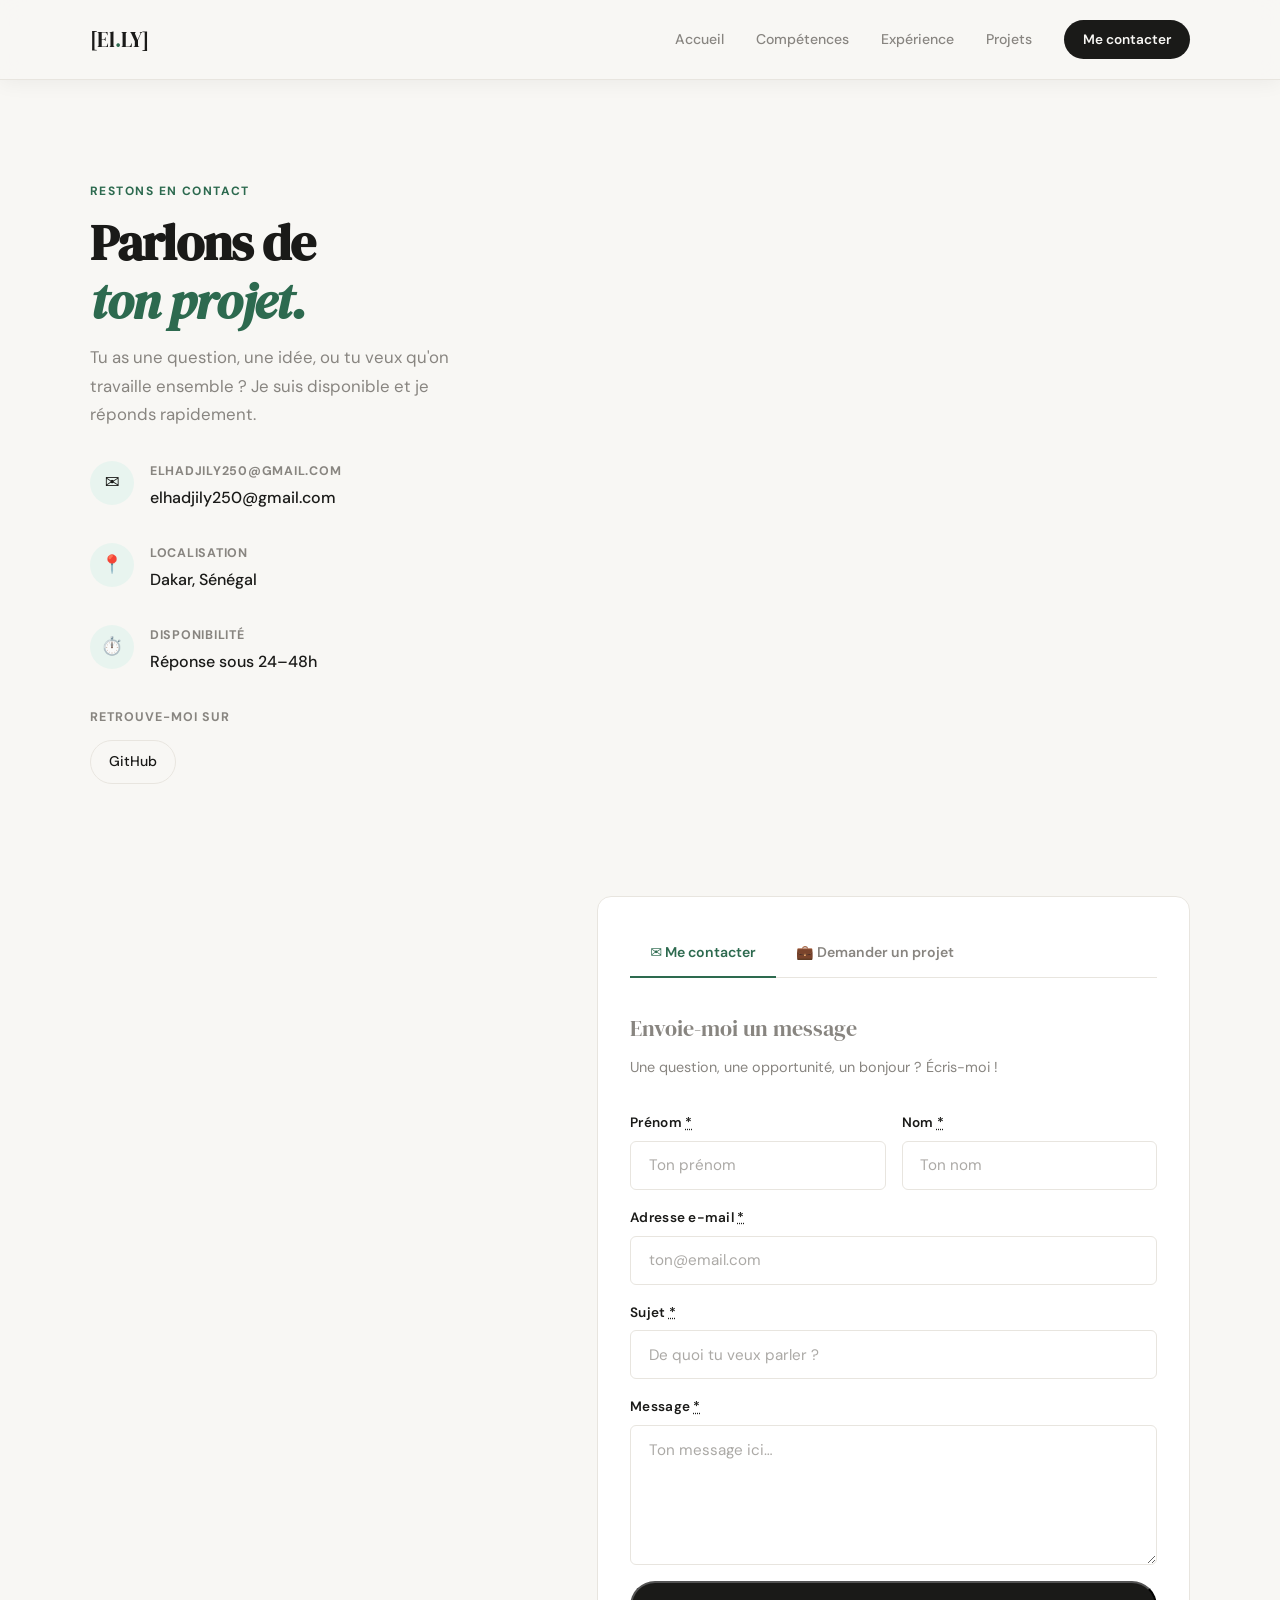
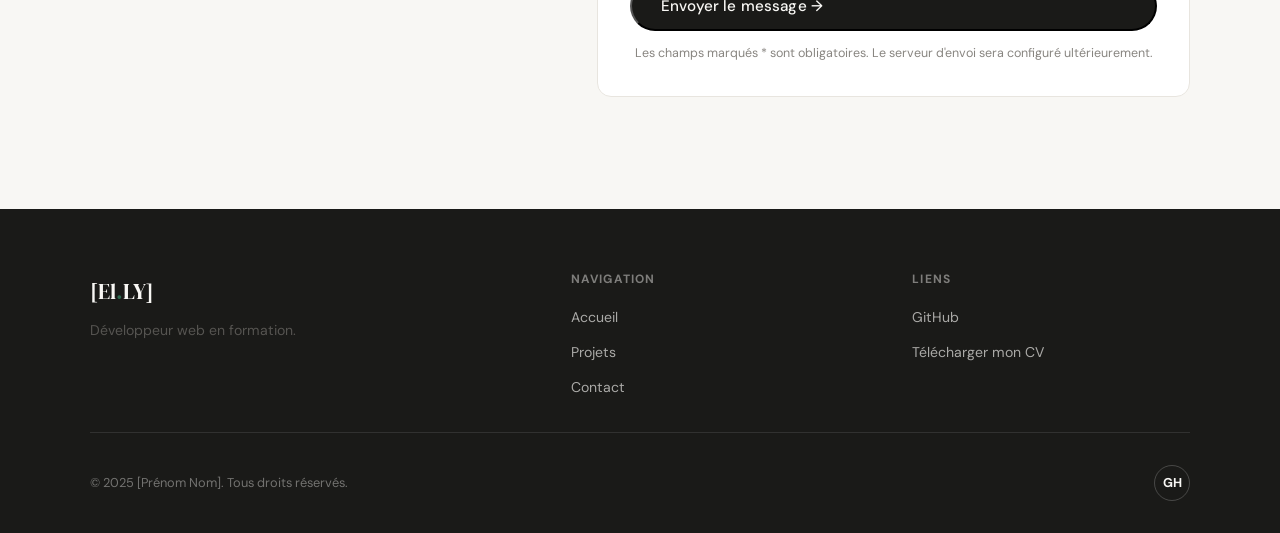
==== commit 3b5bf65d: "Add files via upload" ====
--- a/contact.html
+++ b/contact.html
@@ -101,7 +101,7 @@
                   <div class="contact-info__label">elhadjily250@gmail.com</div>
                   
                   <a href="mailto:prenom.nom@email.com" class="contact-info__val">
-                    El hadji Moussa.LY@email.com
+                    elhadjily250@gmail.com
                   </a>
                 </div>
               </div>
